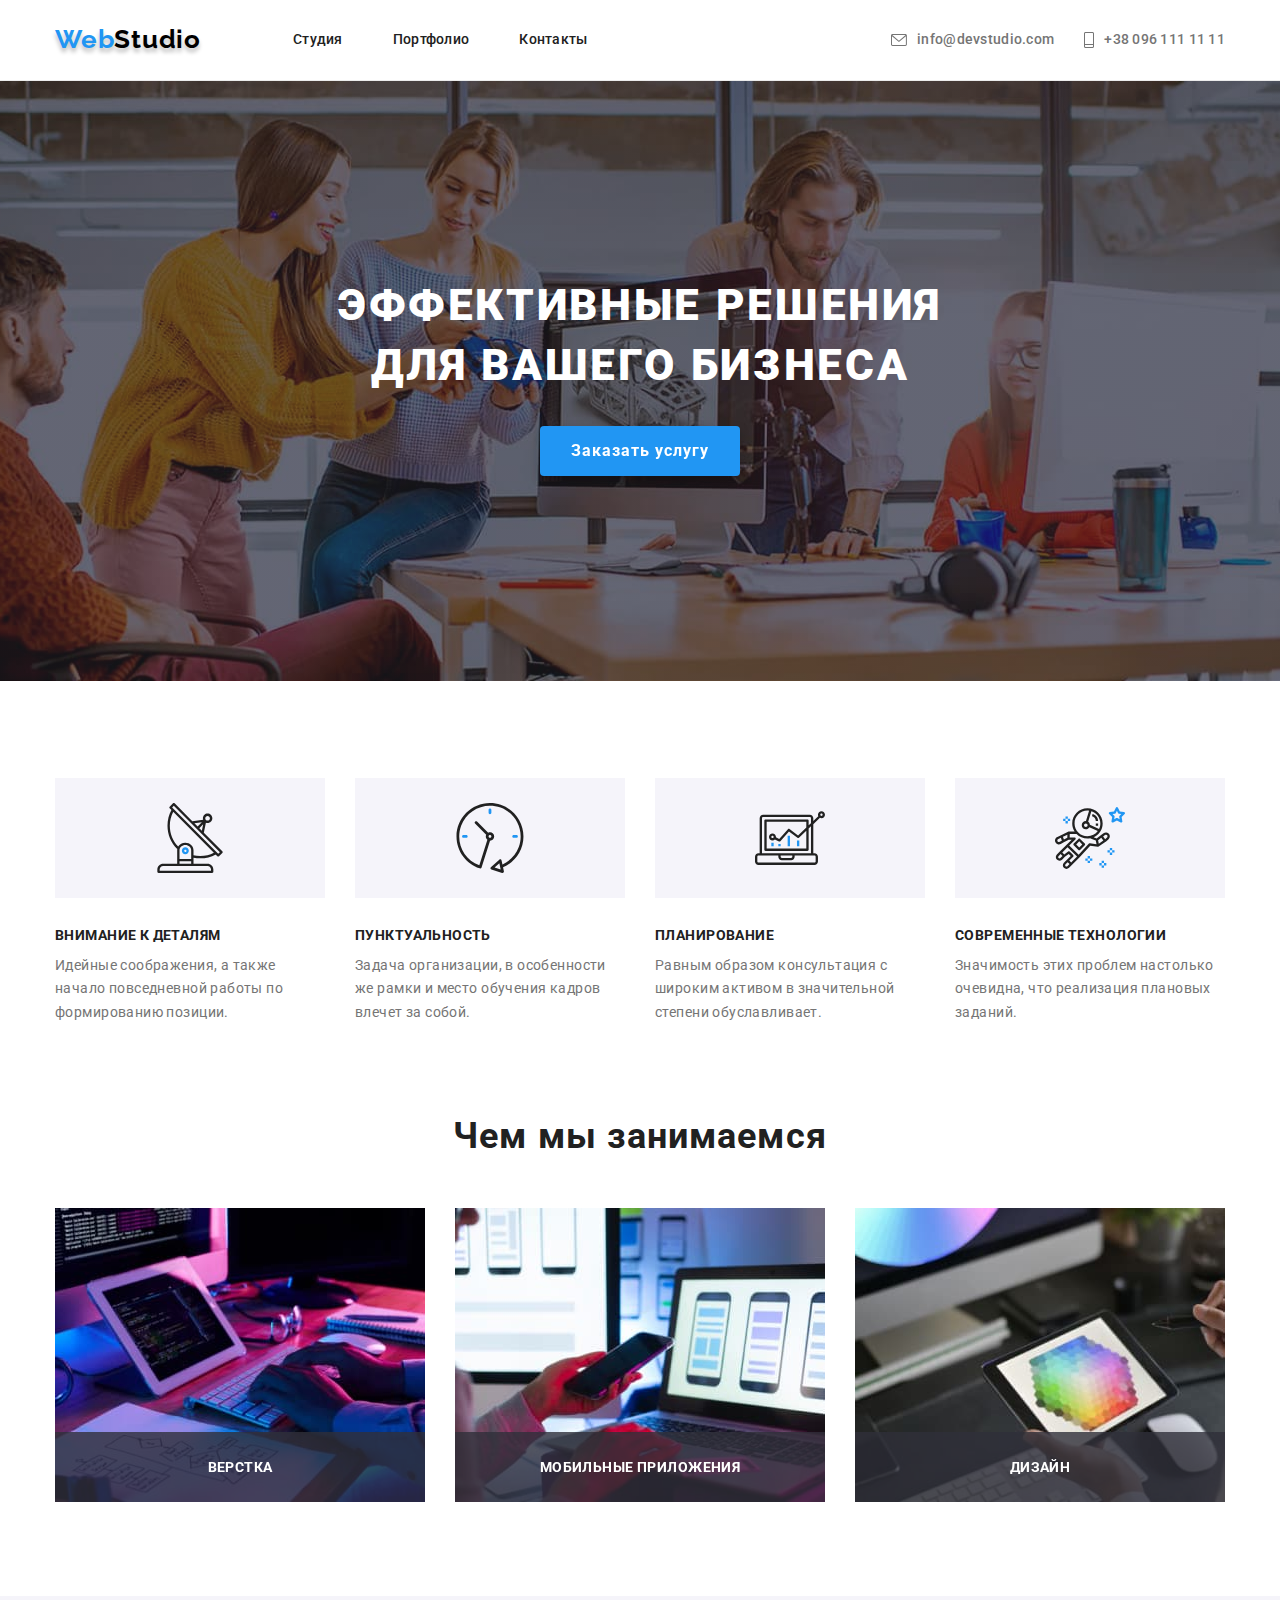
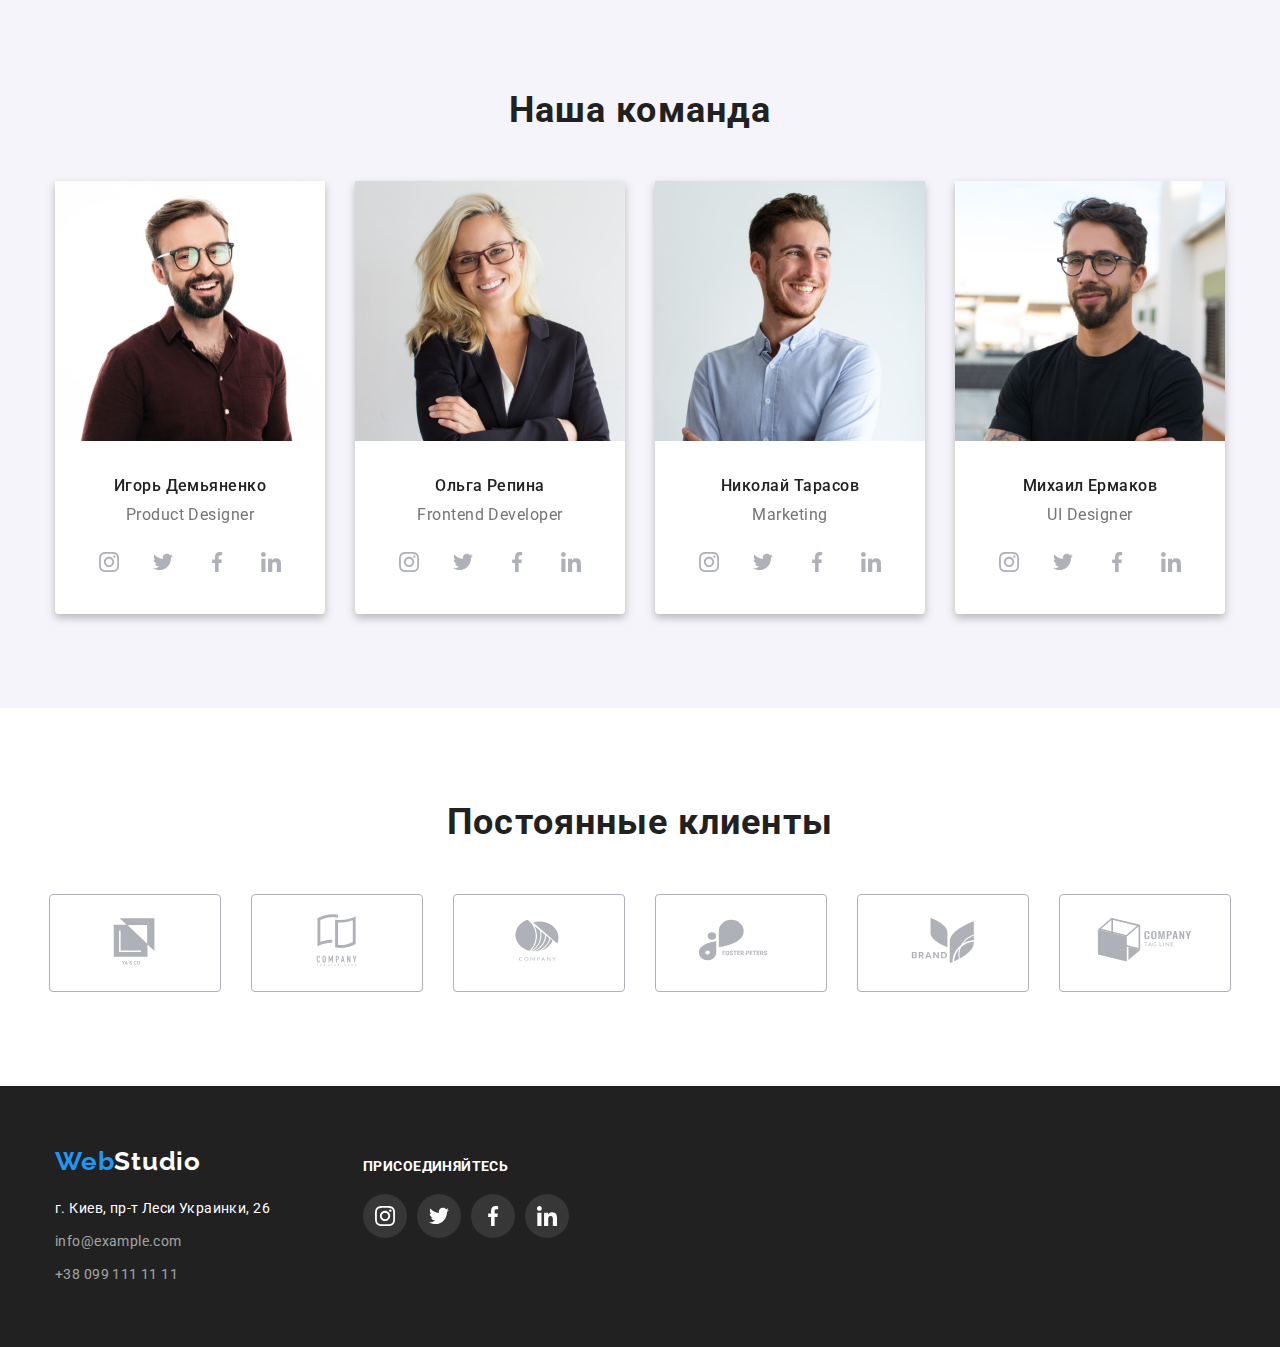
==== index.html @ 5da4bf89 "Initial commit" ====
<!DOCTYPE html>
<html lang="ru">
  <head>
    <meta charset="UTF-8" />
    <meta name="viewport" content="width=device-width, initial-scale=1.0" />
    <title>Главная</title>
    <link rel="preconnect" href="https://fonts.googleapis.com" />
    <link rel="preconnect" href="https://fonts.gstatic.com" crossorigin />
    <link
      href="https://fonts.googleapis.com/css2?family=Raleway:wght@700&family=Roboto:wght@400;500;700;900&display=swap"
      rel="stylesheet"
    />
    <link
      rel="stylesheet"
      href="https://cdnjs.cloudflare.com/ajax/libs/modern-normalize/1.1.0/modern-normalize.min.css"
    />
    <link rel="stylesheet" href="./css/styles.css" />
  </head>
  <body>
    <header>
      <div class="header-list container">
        <nav class="nav-list">
          <a href="/index.html" class="web-studio-icon icon-shadow"
            ><span class="web-studio-icon-part">Web</span>Studio</a
          >
          <ul class="invisible-list navi-links">
            <li><a href="./index.html" class="menu-link">Студия</a></li>
            <li><a href="./portfolio.html" class="menu-link">Портфолио</a></li>
            <li><a href="" class="menu-link">Контакты</a></li>
          </ul>
        </nav>
        <ul class="contact-list">
          <li>
            <a href="mailto:info@devstudio.com" class="contact1-content">
              <svg class="contact1-svg">
                <use href="./images/symbol-defs.svg#contact1"></use>
              </svg>
              <div class="contact1-text">info@devstudio.com</div>
            </a>
          </li>

          <li>
            <a href="tel:+380961111111" class="contact2-content">
              <svg class="contact2-svg">
                <use href="./images/symbol-defs.svg#contact2"></use>
              </svg>
              <div class="contact2-text">+38 096 111 11 11</div>
            </a>
          </li>
        </ul>
      </div>
    </header>
    <main>
      <!-- Main Part 1/2 -->
      <section class="section hero-section">
        <div class="container">
          <h1 class="hero-text">Эффективные решения<br />для вашего бизнеса</h1>
          <div class="center-button">
            <button data-modal-open type="button" class="order-button">
              Заказать услугу
            </button>
          </div>
        </div>
      </section>
      <div class="backdrop is-hidden" data-modal>
        <div class="modal">
          <div class="modal-background">
            <button data-modal-close class="close-button">
              <svg class="close-button-icon">
                <use href="./images/symbol-defs.svg#close-button"></use>
              </svg>
            </button>
          </div>
        </div>
      </div>
      <section class="qualities-section">
        <div class="container">
          <h2 class="invisible-heading">Качества</h2>
          <ul class="invisible-list qualities">
            <li class="details-attention">
              <div class="details-attention-pict quality-card">
                <svg class="quality-svg">
                  <use href="./images/symbol-defs.svg#quality1"></use>
                </svg>
              </div>
              <h3 class="quality-heading">Внимание к деталям</h3>
              <p class="quality-text">
                Идейные соображения, а также начало повседневной работы по
                формированию позиции.
              </p>
            </li>
            <li class="punctuality">
              <div class="punctuality-pict quality-card">
                <svg class="quality-svg">
                  <use href="./images/symbol-defs.svg#quality2"></use>
                </svg>
              </div>
              <h3 class="quality-heading">Пунктуальность</h3>
              <p class="quality-text">
                Задача организации, в особенности же рамки и место обучения
                кадров влечет за собой.
              </p>
            </li>
            <li class="planning">
              <div class="planning-pict quality-card">
                <svg class="quality-svg">
                  <use href="./images/symbol-defs.svg#quality3"></use>
                </svg>
              </div>
              <h3 class="quality-heading">Планирование</h3>
              <p class="quality-text">
                Равным образом консультация с широким активом в значительной
                степени обуславливает.
              </p>
            </li>
            <li class="up-to-date">
              <div class="uptodate quality-card">
                <svg class="quality-svg">
                  <use href="./images/symbol-defs.svg#quality4"></use>
                </svg>
              </div>
              <h3 class="quality-heading">Современные технологии</h3>
              <p class="quality-text">
                Значимость этих проблем настолько очевидна, что реализация
                плановых заданий.
              </p>
            </li>
          </ul>
        </div>
      </section>
      <!-- Main Part 2/2 -->
      <section class="we-do-section">
        <div class="container">
          <h2 class="section-header">Чем мы занимаемся</h2>
          <ul class="invisible-list activities">
            <li>
              <div class="activity-thumb">
                <img
                  src="images/activity1.jpg"
                  alt="Верстка"
                  width="370"
                  class="activity-image"
                />
                <h3 class="activity-heading">Верстка</h3>
              </div>
            </li>
            <li>
              <div class="activity-thumb">
                <img
                  src="images/activity2.jpg"
                  alt="Мобильные приложения"
                  width="370"
                  class="activity-image"
                />
                <h3 class="activity-heading">Мобильные приложения</h3>
              </div>
            </li>
            <li>
              <div class="activity-thumb">
                <img
                  src="images/activity3.jpg"
                  alt="Дизайн"
                  width="370"
                  class="activity-image"
                />
                <h3 class="activity-heading">Дизайн</h3>
              </div>
            </li>
          </ul>
        </div>
      </section>
      <section class="section team-members-background">
        <div class="container">
          <h2 class="section-header">Наша команда</h2>
          <ul class="invisible-list team-members">
            <li class="member-card">
              <img
                src="images/member1.jpg"
                alt="Игорь Демьяненко"
                width="270"
              />
              <div class="member-card-description">
                <h3 class="member-name">Игорь Демьяненко</h3>
                <p class="member-position">Product Designer</p>
                <ul class="network-list">
                  <li>
                    <a href="" class="network-hover">
                      <svg class="network-icon">
                        <use href="./images/symbol-defs.svg#network1"></use>
                      </svg>
                    </a>
                  </li>
                  <li>
                    <a href="" class="network-hover">
                      <svg class="network-icon">
                        <use href="./images/symbol-defs.svg#network2"></use>
                      </svg>
                    </a>
                  </li>
                  <li>
                    <a href="" class="network-hover">
                      <svg class="network-icon">
                        <use href="./images/symbol-defs.svg#network3"></use>
                      </svg>
                    </a>
                  </li>
                  <li>
                    <a href="" class="network-hover">
                      <svg class="network-icon">
                        <use href="./images/symbol-defs.svg#network4"></use>
                      </svg>
                    </a>
                  </li>
                </ul>
              </div>
            </li>
            <li class="member-card">
              <img src="images/member2.jpg" alt="Ольга Репина" width="270" />
              <div class="member-card-description">
                <h3 class="member-name">Ольга Репина</h3>
                <p class="member-position">Frontend Developer</p>
                <ul class="network-list">
                  <li>
                    <a href="" class="network-hover">
                      <svg class="network-icon">
                        <use href="./images/symbol-defs.svg#network1"></use>
                      </svg>
                    </a>
                  </li>
                  <li>
                    <a href="" class="network-hover">
                      <svg class="network-icon">
                        <use href="./images/symbol-defs.svg#network2"></use>
                      </svg>
                    </a>
                  </li>
                  <li>
                    <a href="" class="network-hover">
                      <svg class="network-icon">
                        <use href="./images/symbol-defs.svg#network3"></use>
                      </svg>
                    </a>
                  </li>
                  <li>
                    <a href="" class="network-hover">
                      <svg class="network-icon">
                        <use href="./images/symbol-defs.svg#network4"></use>
                      </svg>
                    </a>
                  </li>
                </ul>
              </div>
            </li>
            <li class="member-card">
              <img src="images/member3.jpg" alt="Николай Тарасов" width="270" />
              <div class="member-card-description">
                <h3 class="member-name">Николай Тарасов</h3>
                <p class="member-position">Marketing</p>
                <ul class="network-list">
                  <li>
                    <a href="" class="network-hover">
                      <svg class="network-icon">
                        <use href="./images/symbol-defs.svg#network1"></use>
                      </svg>
                    </a>
                  </li>
                  <li>
                    <a href="" class="network-hover">
                      <svg class="network-icon">
                        <use href="./images/symbol-defs.svg#network2"></use>
                      </svg>
                    </a>
                  </li>
                  <li>
                    <a href="" class="network-hover">
                      <svg class="network-icon">
                        <use href="./images/symbol-defs.svg#network3"></use>
                      </svg>
                    </a>
                  </li>
                  <li>
                    <a href="" class="network-hover">
                      <svg class="network-icon">
                        <use href="./images/symbol-defs.svg#network4"></use>
                      </svg>
                    </a>
                  </li>
                </ul>
              </div>
            </li>
            <li class="member-card">
              <img src="images/member4.jpg" alt="Михаил Ермаков" width="270" />
              <div class="member-card-description">
                <h3 class="member-name">Михаил Ермаков</h3>
                <p class="member-position">UI Designer</p>
                <ul class="network-list">
                  <li>
                    <a href="" class="network-hover">
                      <svg class="network-icon">
                        <use href="./images/symbol-defs.svg#network1"></use>
                      </svg>
                    </a>
                  </li>
                  <li>
                    <a href="" class="network-hover">
                      <svg class="network-icon">
                        <use href="./images/symbol-defs.svg#network2"></use>
                      </svg>
                    </a>
                  </li>
                  <li>
                    <a href="" class="network-hover">
                      <svg class="network-icon">
                        <use href="./images/symbol-defs.svg#network3"></use>
                      </svg>
                    </a>
                  </li>
                  <li>
                    <a href="" class="network-hover">
                      <svg class="network-icon">
                        <use href="./images/symbol-defs.svg#network4"></use>
                      </svg>
                    </a>
                  </li>
                </ul>
              </div>
            </li>
          </ul>
        </div>
      </section>
      <section class="section">
        <h2 class="section-header">Постоянные клиенты</h2>
        <ul class="invisible-list client-list">
          <li>
            <a href="" class="client-card">
              <svg class="client-pict">
                <use href="./images/symbol-defs.svg#client1"></use>
              </svg>
            </a>
          </li>
          <li>
            <a href="" class="client-card">
              <svg class="client-pict">
                <use href="./images/symbol-defs.svg#client2"></use>
              </svg>
            </a>
          </li>
          <li>
            <a href="" class="client-card">
              <svg class="client-pict">
                <use href="./images/symbol-defs.svg#client3"></use>
              </svg>
            </a>
          </li>
          <li>
            <a href="" class="client-card">
              <svg class="client-pict">
                <use href="./images/symbol-defs.svg#client4"></use>
              </svg>
            </a>
          </li>
          <li>
            <a href="" class="client-card">
              <svg class="client-pict">
                <use href="./images/symbol-defs.svg#client5"></use>
              </svg>
            </a>
          </li>
          <li>
            <a href="" class="client-card">
              <svg class="client-pict">
                <use href="./images/symbol-defs.svg#client6"></use>
              </svg>
            </a>
          </li>
        </ul>
      </section>
    </main>
    <!-- Footer Part -->
    <footer>
      <div class="container footer-container">
        <div class="footer-address">
          <address>
            <a href="/index.html" class="web-studio-icon"
              ><span class="web-studio-icon-part">Web</span
              ><span class="web-studio-icon-part-footer">Studio</span></a
            >
            <ul class="invisible-list contact-details">
              <li>
                <a href="https://cutt.ly/UJb5n39"
                  ><span class="address-kyiv"
                    >г. Киев, пр-т Леси Украинки, 26</span
                  ></a
                >
              </li>
              <li>
                <a href="mailto:info@devstudio.com">info@example.com</a>
              </li>
              <li>
                <a href="tel:+380961111111">+38 099 111 11 11</a>
              </li>
            </ul>
          </address>
        </div>
        <div class="footer-network-container">
          <h3 class="footer-network-heading">присоединяйтесь</h3>
          <ul class="footer-network-list">
            <li>
              <a href="" class="footer-network-hover">
                <svg class="footer-network-icon">
                  <use href="./images/symbol-defs.svg#network1"></use>
                </svg>
              </a>
            </li>
            <li>
              <a href="" class="footer-network-hover">
                <svg class="footer-network-icon">
                  <use href="./images/symbol-defs.svg#network2"></use>
                </svg>
              </a>
            </li>
            <li>
              <a href="" class="footer-network-hover">
                <svg class="footer-network-icon">
                  <use href="./images/symbol-defs.svg#network3"></use>
                </svg>
              </a>
            </li>
            <li>
              <a href="" class="footer-network-hover">
                <svg class="footer-network-icon">
                  <use href="./images/symbol-defs.svg#network4"></use>
                </svg>
              </a>
            </li>
          </ul>
        </div>
      </div>
    </footer>
    <script src="./js/modal.js"></script>
  </body>
</html>
---- css/styles.css ----
:root {
    --main-text-color: #212121;
    --hero-background-color: #2F303A;
    --text-hover-color: #2196F3;
    --description-color: #757575;
    --button-hero-color: #ffffff;
    --team-background-color: #F5F4FA;
}

ul, li, h1, h2, h3, h4, p, img {
    padding: 0;
    margin: 0;
    border: 0;
}

/* ===GENERAL CLASSES=== */

body {
    font-family: 'Roboto', Arial, Helvetica;
    color: var(--main-text-color);
}

.invisible-heading {
    display: none;
}

.invisible-list {
    list-style-type: none;
}

/*        WebStudio Icon */

.web-studio-icon {
    font-family: 'Raleway', Arial, Helvetica;
    font-weight: 700;
    font-size: 26px;
    line-height: 1.2;
    letter-spacing: 0.03em;
    color: #000000;
    text-decoration: none;
    font-style: normal;
 /* hw3  */
    display: inline-block;
    margin-right: 92px;
}

.icon-shadow {
    text-shadow: 0px 4px 4px rgba(0, 0, 0, 0.25);
}

.web-studio-icon-part {
    color: var(--text-hover-color);
}

/*        Navigation Links */

.navi-links {
    font-weight: 500;
    font-size: 14px;
    line-height: 1.14;
    letter-spacing: 0.02em;
    text-decoration: none;
    display: flex;
}

.navi-links a {
    display: inline-block;
    text-decoration: none;
    color:var(--main-text-color);
    padding-top: 32px;
    padding-bottom: 32px;
    transition: color 250ms cubic-bezier(0.4, 0, 0.2, 1);
}

.navi-links a:hover,
.navi-links a:focus {
    color: var(--text-hover-color);
}

.navi-links li:not(:last-child) {
    margin-right: 50px;
}

/*        Header Contacts  */

.contact-list {
    list-style-type: none;
    display: flex;
    margin-left: auto;
}

.contact-list li:not(:last-child) {
    margin-right: 30px;
}

.contact-list a {
    font-weight: 500;
    font-size: 14px;
    line-height: 1.14;
    letter-spacing: 0.02em;
    color: var(--description-color);
    text-decoration: none;
    transition: color 250ms cubic-bezier(0.4, 0, 0.2, 1);
}

.contact-list a:hover, 
.contact-list a:focus {
    color: var(--text-hover-color);
}

/*        Footer Contacts  */

.contact-details a {
    font-size: 14px;
    line-height: 1.7;
    letter-spacing: 0.03em;
    color: rgba(255, 255, 255, 0.6);
    text-decoration: none;
    font-style: normal;
    transition: color 250ms cubic-bezier(0.4, 0, 0.2, 1);
}

.contact-details a:hover,
.contact-details a:focus {
    color: var(--text-hover-color);
}

.address-kyiv {
    color: var(--button-hero-color);
}

/* ===INDEX CLASSES=== */

.hero-text {
    font-weight: 900;
    font-size: 44px;
    line-height: 1.36;
    text-align: center;
    letter-spacing: 0.06em;
    text-transform: uppercase;
    color: var(--button-hero-color);
}

.order-button {
    height: 50px;
    width: 200px;
    border-radius: 4px;
    background-color: var(--text-hover-color);
    color: var(--button-hero-color);
    filter: drop-shadow(0px 4px 4px rgba(0, 0, 0, 0.25));
    font-size: 16px;
    font-weight: 700;
    line-height: 1.875;
    letter-spacing: 0.06em;
    text-align: center;
    cursor: pointer;
    border: none;
}

/*        Qualities */

.quality-heading {
    font-weight: 700;
    font-size: 14px;
    line-height: 1.14;
    letter-spacing: 0.03em;
    text-transform: uppercase;
    padding-bottom: 10px;
}

.quality-text {
    font-size: 14px;
    line-height: 1.7;
    letter-spacing: 0.03em;
    color: var(--description-color);
}

/*        Activities & Team Header */

.section-header {
    font-weight: 700;
    font-size: 36px;
    line-height: 1.16;
    text-align: center;
    letter-spacing: 0.03em;
}

/*        Team Members */

.member-name {
    font-weight: 500;
    font-size: 16px;
    line-height: 1.1875;
    text-align: center;
    letter-spacing: 0.03em;
    padding-bottom: 10px;
}

.member-position {
    font-size: 16px;
    line-height: 1.1875;
    text-align: center;
    letter-spacing: 0.03em;
    color: var(--description-color);
}

/* ===PORTFOLIO CLASSES=== */

/*        Filter Buttons */

.filter-button {
    display: flex;
    background-color: #F5F4FA;
    border-radius: 4px;
    font-weight: 500;
    font-size: 16px;
    line-height: 1.625;
    text-align: center;
    letter-spacing: 0.03em;
    font-family: 'Roboto';
    font-style: normal;
    border: none;
    padding-left: 22px;
    padding-right: 22px;
    padding-top: 6px;
    padding-bottom: 6px;
    box-shadow: 0px 4px 4px rgba(0, 0, 0, 0);
    transition: color 250ms cubic-bezier(0.4, 0, 0.2, 1), background-color 250ms cubic-bezier(0.4, 0, 0.2, 1), box-shadow 250ms cubic-bezier(0.4, 0, 0.2, 1);
}

.filter-button:hover, 
.filter-button:focus {
    background-color:var(--text-hover-color);
    color: var(--button-hero-color);
    cursor: pointer;
    box-shadow: 0px 4px 4px rgba(0, 0, 0, 0.25);
}

/*        Project List */

.project-name {
    font-weight: 700;
    font-size: 18px;
    line-height: 2;
    letter-spacing: 0.06em;
}

.project-description {
    font-size: 16px;
    line-height: 1.875;
    letter-spacing: 0.03em;
    color: var(--description-color);
}

.nav-list {
    display: flex;
    align-items: center;
}

.header-list {
    display: flex;
    align-items: center;
}

.container {
    width: 1200px;
    padding-left: 15px;
    padding-right: 15px;
    margin-left: auto;
    margin-right: auto;
}

header {
    border-bottom: 1px solid #ECECEC;
}

.section {
    padding-top: 94px;
    padding-bottom: 94px;
}

.center-button {
    display: flex;
    justify-content: center;
    padding-top: 30px;
}

.qualities {
    display: flex;
    justify-content: space-between;
}
.qualities li {
    width: 270px;
}

.activities {
    display: flex;
    justify-content: space-between;
    margin-top: 50px;
}

.team-members {
    display: flex;
    flex-wrap: wrap;
    margin-top: 50px;
}

.member-card {
    width: 270px;
    background-color: var(--button-hero-color);
    margin-right: 30px;
    filter: drop-shadow(0px 4px 4px rgba(0, 0, 0, 0.25));
    border-bottom-left-radius: 4px;
    border-bottom-right-radius: 4px;
}

.member-card:nth-child(4n) {
    margin-right: 0;
}

.team-members-background {
    background-color: var(--team-background-color);
}

footer {
    background: var(--main-text-color);
}

.web-studio-icon-part-footer {
    color: var(--button-hero-color);
    margin-top: 60px;
}

.contact-details {
    padding-top: 20px;
}

.contact-details li:nth-child(n+2) {
    padding-top: 9px;
}

.selection-buttons {
    display: flex;
    justify-content: center;
}

.selection-buttons li {
    margin-right: 8px;
}

.selection-buttons li:nth-child(5) {
    margin-right: 0px;
}

.project-list {
    display: flex;
    flex-wrap: wrap;
    margin-top: 50px;
    margin-bottom: -30px;
}

.project-card {
    display: block;
    width: 370px;
    background-color: var(--button-hero-color);
    margin-right: 30px;
    margin-bottom: 30px;
}

.project-card:nth-child(3n) {
    margin-right: 0;
}

.project-container {
    display: block;
    transition: box-shadow 250ms cubic-bezier(0.4, 0, 0.2, 1);
}

.project-container:hover {
    box-shadow: 0px 1px 1px rgba(0, 0, 0, 0.12), 0px 4px 4px rgba(0, 0, 0, 0.06), 1px 4px 6px rgba(0, 0, 0, 0.16);
    cursor: pointer;
}


.last-filter-button {
    margin-right: 0;
}

.member-card-description {
    padding-top: 30px;
}

footer {
    padding-top: 60px;
    padding-bottom: 60px;
}

.project-description-name {
    display: block;
    padding-left: 24px;
    padding-top: 20px;
    padding-bottom: 20px;
    border-bottom: 1px solid #ECECEC;
    border-left: 1px solid #ECECEC;
    border-right: 1px solid #ECECEC;

}

.hero-section {
    padding-top: 195px;
    padding-bottom: 205px;
    background-image: linear-gradient(to right, rgba(47, 48, 58, 0.4), rgba(47, 48, 58, 0.4)),
    url(../images/background-img.jpg);
    background-color: var(--hero-background-color);
    background-size: cover;
    background-position: center;
    background-repeat: no-repeat;
    max-width: 1600px;
    margin-left: auto;
    margin-right: auto;
}

.qualities-section {
    padding-top: 97px;
    padding-bottom: 91px;
}

.we-do-section {
    padding-top: 0;
    padding-bottom: 94px;
}

.quality-card {
    display: flex;
    justify-content: center;
    align-items: center;
    width: 270px;
    height: 120px;
    background-color: var(--team-background-color);
    margin-bottom: 30px;
}

.quality-svg {
    width: 70px;
    height: 70px;
}

.contact1-content {
    display: flex;
    align-items: center;
}

.contact1-svg {
    fill: var(--description-color);
    width: 16px;
    height: 12px;
    margin-right: 10px;
    transition: fill 250ms cubic-bezier(0.4, 0, 0.2, 1);
}

.contact2-content {
    display: flex;
    align-items: center;
}

.contact2-svg {
    fill: var(--description-color);
    width: 10px;
    height: 16px;
    margin-right: 10px;
    transition: fill 250ms cubic-bezier(0.4, 0, 0.2, 1);
}

.contact1-content:hover .contact1-svg {
    fill: #2196F3;
}

.contact1-content:focus .contact1-svg {
    fill: #2196F3;
}

.contact2-content:hover .contact2-svg {
    fill: #2196F3;
}

.contact2-content:focus .contact2-svg {
    fill: #2196F3;
}


/* test */

.network-list {
    list-style: none;
    display: flex;
    flex-direction: row;
    margin-top: 16px;
    margin-bottom: 30px;
    height: 44px;
    justify-content: center;

}

.network-list li {
    margin: 0px;
    padding: 0;
    height: 20px;

}

.network-list li:not(:last-child) {
    margin-right: 10px;
}

.network-icon {
    width: 20px;
    height: 20px;
    height: 20px;
    fill: #AFB1B8;
    transition: fill 250ms cubic-bezier(0.4, 0, 0.2, 1);
}

.network-hover {
    display: flex;
    justify-content: center;
    align-items: center;
    border: 0px solid;
    border-radius: 50%;
    height: 44px;
    width: 44px;
    background-color: #ffffff;
    transition: background-color 250ms cubic-bezier(0.4, 0, 0.2, 1);

}

.network-hover:hover {
    background-color: var(--text-hover-color);
    cursor: pointer;
}

.network-hover:hover .network-icon {
    fill: #ffffff;
}

.network-hover:focus {
    background-color: var(--text-hover-color);
    cursor: pointer;
}

.network-hover:focus .network-icon {
    fill: #ffffff;
}


.client-list {
    display: flex;
    justify-content: center;
    margin-top: 50px;
}
.client-list li {
    margin: 0px;
}

.client-list li:not(:last-child) {
    margin-right: 30px;
}

.client-card {
    display: block;
    border: 1px solid #AFB1B8;
    border-radius: 4px;
    transition: border-color 250ms cubic-bezier(0.4, 0, 0.2, 1);
}

.client-pict {
    fill: #AFB1B8;
    width: 106px;
    height: 60px;
    margin-left: 32px;
    margin-right: 32px;
    margin-top: 16px;
    margin-bottom: 16px;
    transition: fill 250ms cubic-bezier(0.4, 0, 0.2, 1);
}

.client-card:hover, 
.client-card:focus {
    border-color: var(--text-hover-color);
    cursor: pointer;
}


.client-card:hover .client-pict {
    fill: #2196F3;
}

.client-card:focus .client-pict {
    fill: #2196F3;
}

/* = footer  */

.footer-network-container {
    display: inline-block;
    margin-top: 12px;
    margin-left: 70px;
}


.footer-network-heading {
    font-family: 'Roboto';
    font-style: normal;
    font-weight: 700;
    font-size: 14px;
    line-height: 16px;
    letter-spacing: 0.03em;
    text-transform: uppercase;
    color: #FFFFFF;
}

.footer-network-list {
    list-style: none;
    display: flex;
    flex-direction: row;
    margin-top: 20px;
    height: 44px;
    justify-content: center;
}

.footer-network-list li {
    margin: 0px;
    padding: 0;
    height: 20px;
}

.footer-network-list li:not(:last-child) {
    margin-right: 10px;
}

.footer-network-icon {
    width: 20px;
    height: 20px;
    height: 20px;
    fill: #ffffff;
}

.footer-network-hover {
    display: flex;
    justify-content: center;
    align-items: center;
    border: 0px solid;
    border-radius: 50%;
    height: 44px;
    width: 44px;
    background-color: rgba(255, 255, 255, 0.10);
    transition: background-color 250ms cubic-bezier(0.4, 0, 0.2, 1);
}

.footer-network-hover:hover,
.footer-network-hover:focus {
    background-color: var(--text-hover-color);
    cursor: pointer;
}

.footer-container {
    display: flex;
}

.details-attention-pict,
.punctuality-pict,
.planning-pict,
.uptodate {
    transition: box-shadow 250ms cubic-bezier(0.4, 0, 0.2, 1);
}

.details-attention:hover .details-attention-pict {
    box-shadow: 0px 4px 4px rgba(0, 0, 0, 0.25);
}

.punctuality:hover .punctuality-pict {
    box-shadow: 0px 4px 4px rgba(0, 0, 0, 0.25);
}

.planning:hover .planning-pict {
    box-shadow: 0px 4px 4px rgba(0, 0, 0, 0.25);
}

.up-to-date:hover .uptodate {
    box-shadow: 0px 4px 4px rgba(0, 0, 0, 0.25);
}

.menu-link {
    display: block;
    position: relative;
}

.menu-link::after {
    display: block;
    content: "";
    position: absolute;
    width: 100%;
    height: 4px;
    background-color:var(--text-hover-color);
    left: 0;
    bottom: 0;
    border-radius: 2px;
    margin-bottom: -1px;
    opacity: 0;
    transition: opacity 250ms cubic-bezier(0.4, 0, 0.2, 1);
}

.menu-link:hover::after, 
.menu-link:focus::after {
    opacity: 1;
}

.activity-thumb {
    position: relative;
    display: block;
}

.activity-heading {
    position: absolute;
    display: flex;
    height: 70px;
    width: 100%;
    justify-content: center;
    align-items: center;
    bottom: 0;
    font-weight: 700;
    font-size: 14px;
    line-height: 16px;
    text-align: center;
    letter-spacing: 0.03em;
    text-transform: uppercase;
    color: var(--button-hero-color);
    background-color: rgba(47, 48, 58, 0.8);
}

.activity-image {
    display: block;
}

/* modal test */

.backdrop {
    position: fixed;
    top: 0;
    left: 0;
    width: 100%;
    height: 100%;
    background-color: rgba(0, 0, 0, 0.2);
    opacity: 1;
    transition: opacity 950ms cubic-bezier(0.4, 0, 0.2, 1);
}

.backdrop.is-hidden {
    opacity: 0;
    pointer-events: none;
}

.backdrop.is-hidden .modal {
    transform: translate(-50%, -50%) scale(1.5);
}

.modal {
    position: absolute;
    display: block;
    transform: translate(-50%,-50%);
    width: 528px;
    height: 581px;
    top: 50%;
    left: 50%;
    background-color: #ffffff;
    box-shadow: 0px 1px 3px rgba(0, 0, 0, 0.12), 0px 1px 1px rgba(0, 0, 0, 0.14), 0px 2px 1px rgba(0, 0, 0, 0.2);
    border-radius: 4px;
    transform: translate(-50%, -50%) scale (1);
    transition: transform 250ms cubic-bezier(0.4, 0, 0.2, 1);
}

.modal-background {
    position: relative;
    display: block;
    width: 100%;
    height: 100%;
}


.close-button-icon {
    display: block;
    width: 11px;
    height: 11px;
    fill: #000000;
}

.close-button {
    position: absolute;
    display: flex;
    justify-content: center;
    align-items: center;
    top: 7px;
    right: 8px;
    border: 1px solid rgba(0, 0, 0, 0.1);
    border-radius: 50%;
    width: 30px;
    height: 30px;
    background-color: #FFFFFF;
}

 .project-thumb {
    position: relative;
    display: block;
    overflow: hidden;
 }

 .project-description-text {
    display: block;
    position: absolute;
    bottom: 0;
    color: #FFFFFF;
    padding-left: 24px;
    padding-right: 24px;
    padding-top: 63px;
    font-family: 'Roboto';
    font-style: normal;
    font-weight: 400;
    font-size: 18px;
    line-height: 28px;
    letter-spacing: 0.03em;
    background: rgba(33, 150, 243, 0.9);
    width: 370px;
    height: 293px;
    margin-top: -1px;
    transform: translateY(100%);
    transition: transform 250ms cubic-bezier(0.4, 0, 0.2, 1);
 }

 .project-container:hover .project-description-text {
    transform: translateY(0);

 }

 .project-img {
     display: block;
 }
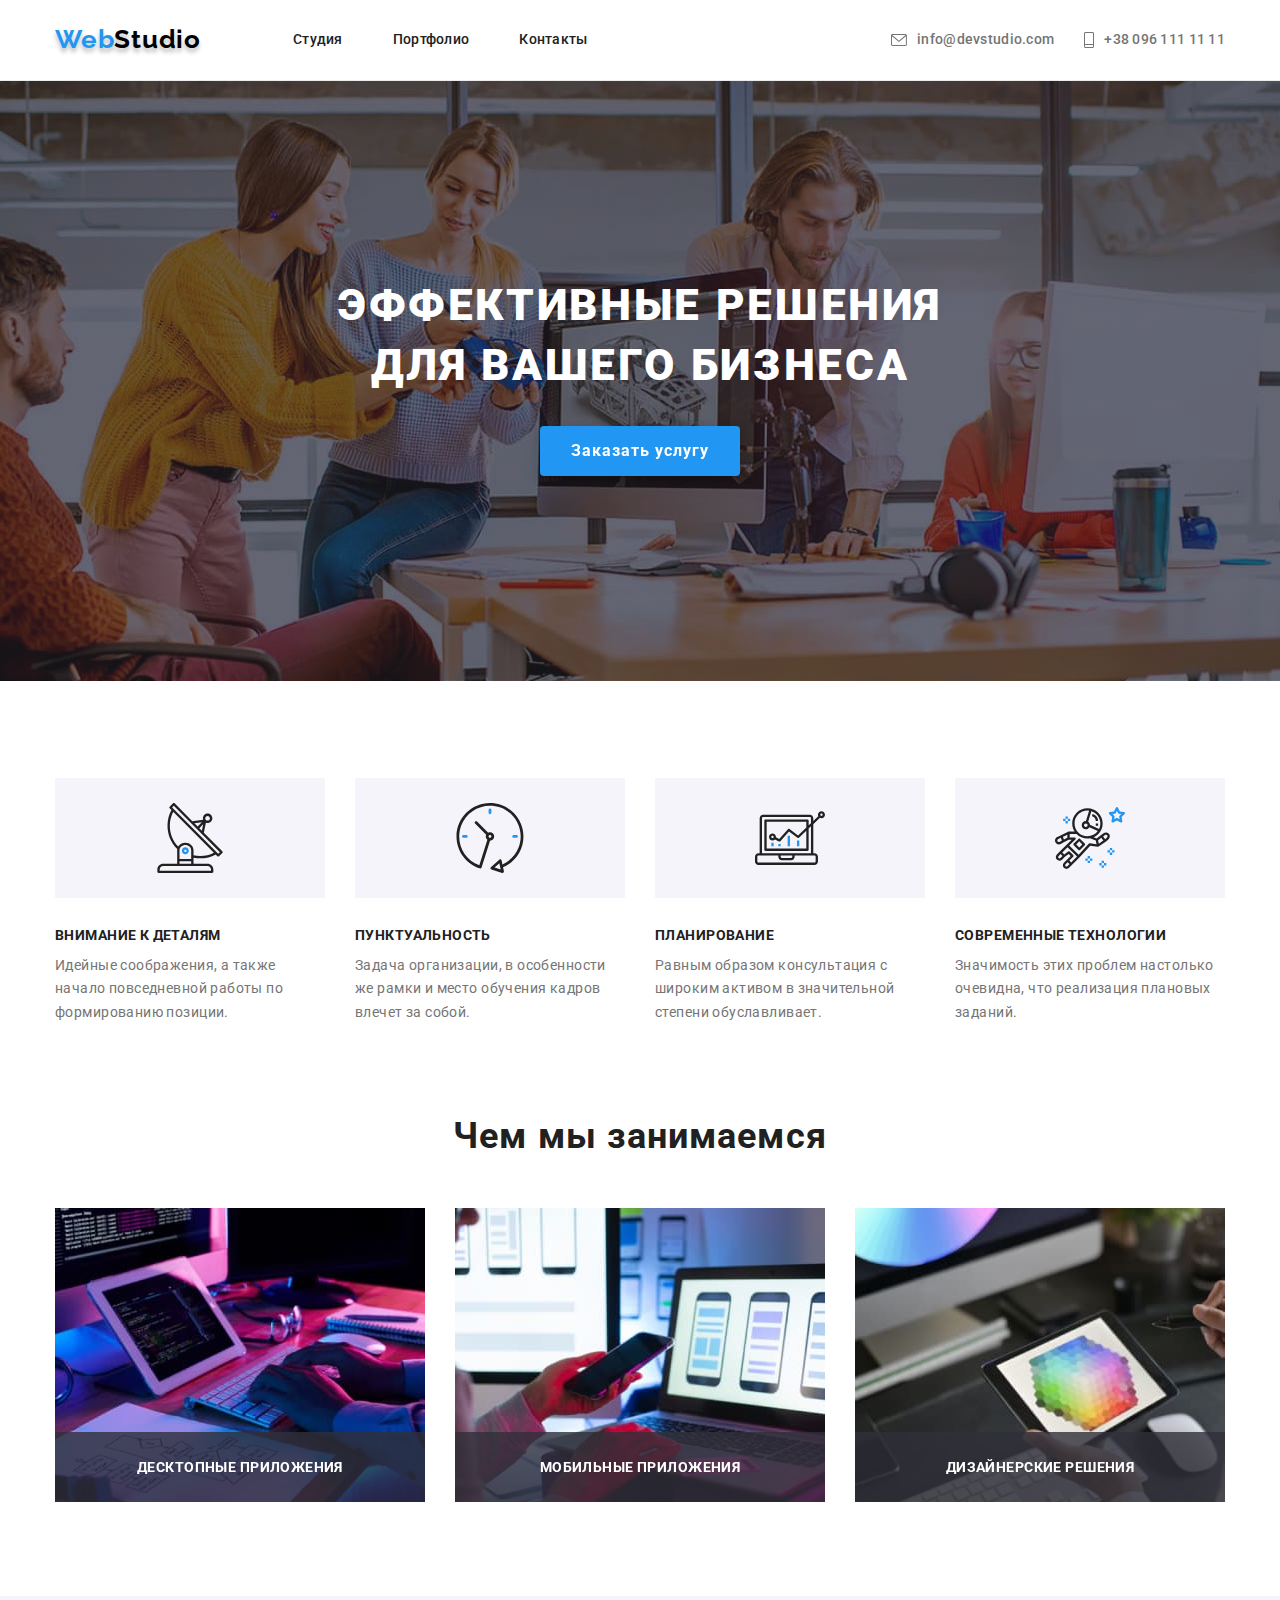
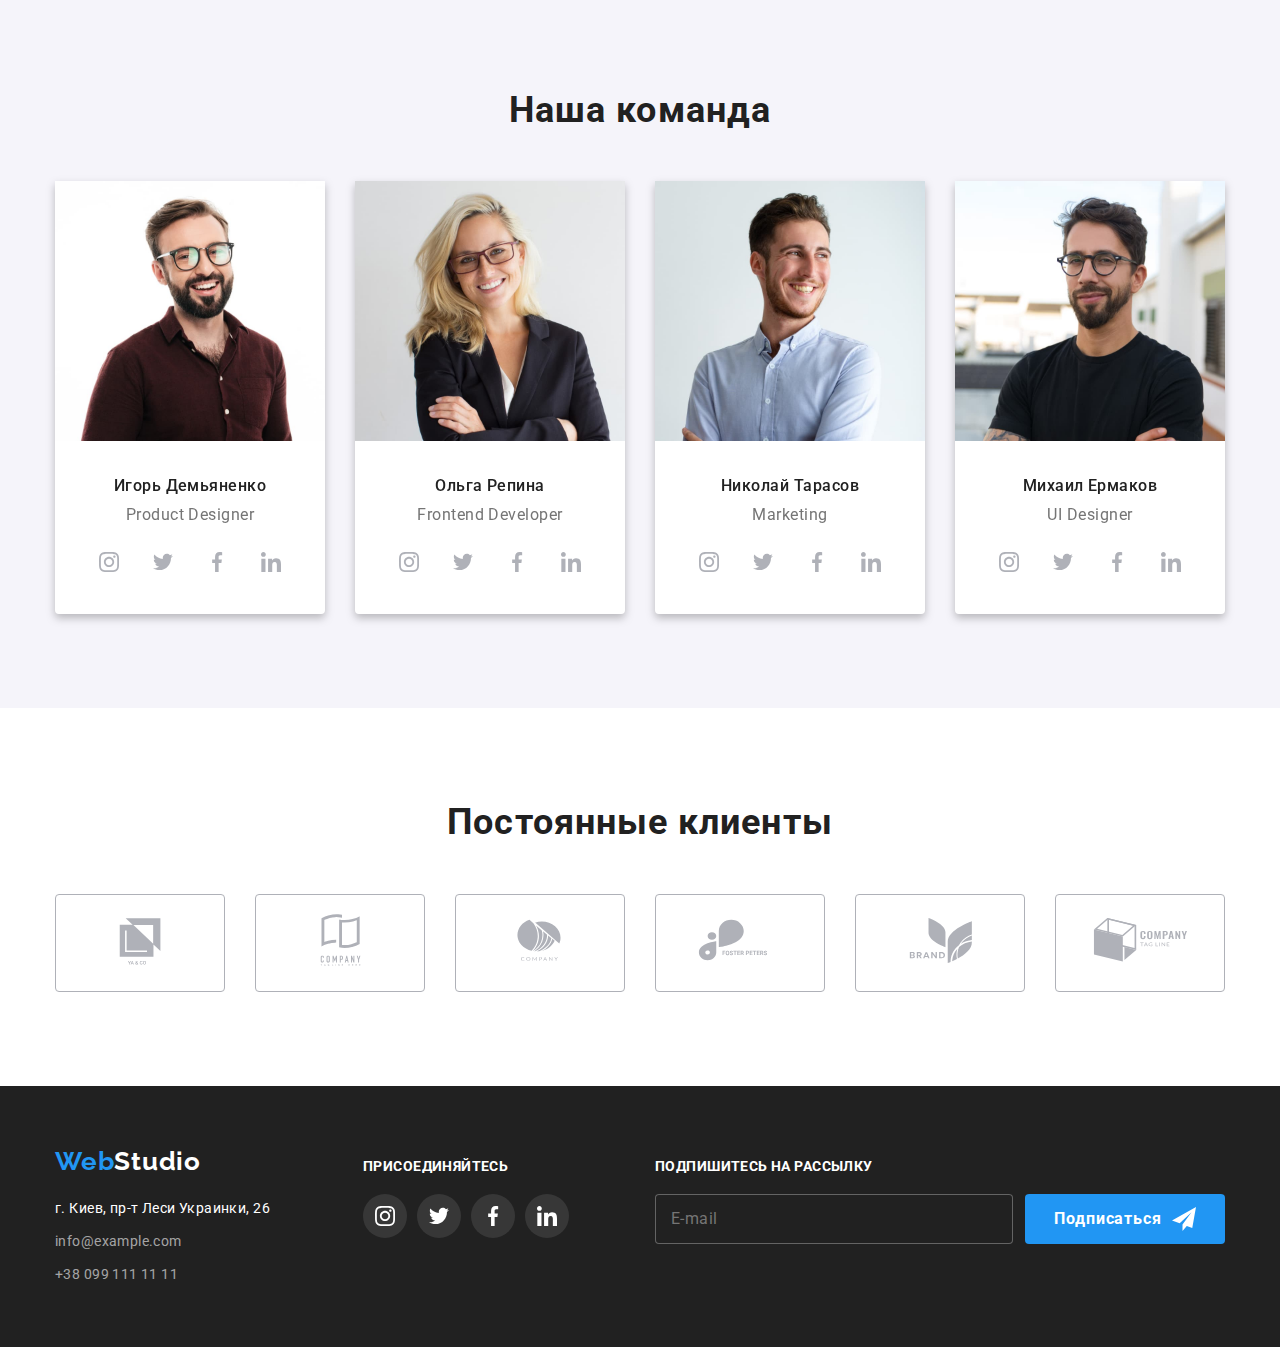
==== commit 74e13895: "pre-final commit" ====
--- a/index.html
+++ b/index.html
@@ -70,6 +70,66 @@
                 <use href="./images/symbol-defs.svg#close-button"></use>
               </svg>
             </button>
+
+            <form class="js-speaker-form">
+              <h3 class="form-heading">
+                Оставьте свои данные, мы вам перезвоним
+              </h3>
+              <ul class="form-field-list">
+                <li class="form-field">
+                  <label for="name" class="form-label">Имя</label>
+                  <div class="form-label-container">
+                    <svg class="form-label-icon">
+                      <use href="./images/symbol-defs.svg#form-name"></use>
+                    </svg>
+                    <input type="text" name="name" id="name" />
+                  </div>
+                </li>
+                <li class="form-field">
+                  <label for="tel" class="form-label">Телефон</label>
+                  <div class="form-label-container">
+                    <svg class="form-label-icon">
+                      <use href="./images/symbol-defs.svg#form-phone"></use>
+                    </svg>
+                    <input type="tel" name="tel" id="tel" />
+                  </div>
+                </li>
+                <li class="form-field">
+                  <label for="mail" class="form-label">Почта</label>
+                  <div class="form-label-container">
+                    <svg class="form-label-icon">
+                      <use href="./images/symbol-defs.svg#form-email"></use>
+                    </svg>
+                    <input type="email" name="mail" id="mail" />
+                  </div>
+                </li>
+                <li class="form-field">
+                  <label for="comment" class="form-label">Комментарий</label>
+                  <textarea
+                    name="comment"
+                    id="comment"
+                    cols="30"
+                    rows="7"
+                    class="modal-textarea"
+                    placeholder="Введите текст"
+                  ></textarea>
+                </li>
+              </ul>
+              <div class="gtc-checkbox">
+                <input
+                  type="checkbox"
+                  name="gtc"
+                  value="accepted-gtc"
+                  id="gtc"
+                />
+                <span class="checkbox-frame"></span>
+                <label for="gtc"
+                  >Соглашаюсь с рассылкой и принимаю
+                  <a href="" class="gtc-link">Условия договора</a></label
+                >
+              </div>
+              <button type="submit" class="submit-button">Отправить</button>
+            </form>
           </div>
         </div>
       </div>
@@ -141,7 +201,7 @@
                   width="370"
                   class="activity-image"
                 />
-                <h3 class="activity-heading">Верстка</h3>
+                <h3 class="activity-heading">Десктопные приложения</h3>
               </div>
             </li>
             <li>
@@ -163,7 +223,7 @@
                   width="370"
                   class="activity-image"
                 />
-                <h3 class="activity-heading">Дизайн</h3>
+                <h3 class="activity-heading">Дизайнерские решения</h3>
               </div>
             </li>
           </ul>
@@ -329,51 +389,53 @@
         </div>
       </section>
       <section class="section">
-        <h2 class="section-header">Постоянные клиенты</h2>
-        <ul class="invisible-list client-list">
-          <li>
-            <a href="" class="client-card">
-              <svg class="client-pict">
-                <use href="./images/symbol-defs.svg#client1"></use>
-              </svg>
-            </a>
-          </li>
-          <li>
-            <a href="" class="client-card">
-              <svg class="client-pict">
-                <use href="./images/symbol-defs.svg#client2"></use>
-              </svg>
-            </a>
-          </li>
-          <li>
-            <a href="" class="client-card">
-              <svg class="client-pict">
-                <use href="./images/symbol-defs.svg#client3"></use>
-              </svg>
-            </a>
-          </li>
-          <li>
-            <a href="" class="client-card">
-              <svg class="client-pict">
-                <use href="./images/symbol-defs.svg#client4"></use>
-              </svg>
-            </a>
-          </li>
-          <li>
-            <a href="" class="client-card">
-              <svg class="client-pict">
-                <use href="./images/symbol-defs.svg#client5"></use>
-              </svg>
-            </a>
-          </li>
-          <li>
-            <a href="" class="client-card">
-              <svg class="client-pict">
-                <use href="./images/symbol-defs.svg#client6"></use>
-              </svg>
-            </a>
-          </li>
-        </ul>
+        <div class="container">
+          <h2 class="section-header">Постоянные клиенты</h2>
+          <ul class="invisible-list client-list">
+            <li>
+              <a href="" class="client-card">
+                <svg class="client-pict">
+                  <use href="./images/symbol-defs.svg#client1"></use>
+                </svg>
+              </a>
+            </li>
+            <li>
+              <a href="" class="client-card">
+                <svg class="client-pict">
+                  <use href="./images/symbol-defs.svg#client2"></use>
+                </svg>
+              </a>
+            </li>
+            <li>
+              <a href="" class="client-card">
+                <svg class="client-pict">
+                  <use href="./images/symbol-defs.svg#client3"></use>
+                </svg>
+              </a>
+            </li>
+            <li>
+              <a href="" class="client-card">
+                <svg class="client-pict">
+                  <use href="./images/symbol-defs.svg#client4"></use>
+                </svg>
+              </a>
+            </li>
+            <li>
+              <a href="" class="client-card">
+                <svg class="client-pict">
+                  <use href="./images/symbol-defs.svg#client5"></use>
+                </svg>
+              </a>
+            </li>
+            <li>
+              <a href="" class="client-card">
+                <svg class="client-pict">
+                  <use href="./images/symbol-defs.svg#client6"></use>
+                </svg>
+              </a>
+            </li>
+          </ul>
+        </div>
       </section>
     </main>
     <!-- Footer Part -->
@@ -435,6 +497,20 @@
             </li>
           </ul>
         </div>
+        <form class="footer-form">
+          <h3 class="footer-form-heading">Подпишитесь на рассылку</h3>
+          <div class="footer-form-container">
+            <input
+              type="email"
+              name="footer-mail"
+              id="footer-mail"
+              placeholder="E-mail"
+            />
+            <button type="submit" class="footer-submit-button">
+              Подписаться
+            </button>
+          </div>
+        </form>
       </div>
     </footer>
     <script src="./js/modal.js"></script>
--- a/css/styles.css
+++ b/css/styles.css
@@ -569,6 +569,7 @@
     display: block;
     border: 1px solid #AFB1B8;
     border-radius: 4px;
+    width: 170px;
     transition: border-color 250ms cubic-bezier(0.4, 0, 0.2, 1);
 }
 
@@ -791,6 +792,12 @@
     width: 11px;
     height: 11px;
     fill: #000000;
+    transition: fill 250ms cubic-bezier(0.4, 0, 0.2, 1);
+
+}
+
+.close-button-icon:hover, .close-button-icon:focus {
+    fill: var(--text-hover-color);
 }
 
 .close-button {
@@ -842,4 +849,295 @@
 
  .project-img {
      display: block;
- }+ }
+
+/* ===modal form */
+
+.js-speaker-form {
+    display: inline-block;
+    width: 448px;
+    margin-left: 39px;
+    margin-right: 41px;
+    margin-top: 41px;
+}
+
+.form-heading {
+    font-family: 'Roboto';
+    font-style: normal;
+    font-weight: 700;
+    font-size: 20px;
+    line-height: 23px;
+    text-align: center;
+    letter-spacing: 0.03em; 
+    color: #212121;
+    margin-bottom: 12px;
+}
+
+.form-field-list {
+    list-style: none;
+}
+
+.form-field {
+    display: flex;
+    flex-direction: column;
+    margin-bottom: 10px;
+}
+
+.form-field input {
+    margin: 0;
+    padding: 0;
+    font-family: 'Roboto';
+    font-style: normal;
+    font-weight: 400;
+    font-size: 14px;
+    line-height: 16px;
+    letter-spacing: 0.01em;
+    border: 1px solid rgba(33, 33, 33, 0.2);
+    border-radius: 4px;
+    padding-top: 10.5px;
+    padding-bottom: 10.5px;
+    padding-left: 42px;
+    padding-right: 0px;
+    transition: border-color 250ms cubic-bezier(0.4, 0, 0.2, 1);
+    width: 100%;
+}
+
+.form-field input:hover,
+.form-field input:focus {
+    border-color: var(--text-hover-color);
+}
+
+.form-label-container:hover .form-label-icon {
+    fill: #2196F3;
+}
+
+
+.form-field label {
+    margin-bottom: 4px;
+}
+
+.form-field-list li:nth-last-child(1) {
+    margin-bottom: 20px;
+}
+
+
+.form-label {
+    font-family: 'Roboto';
+    font-style: normal;
+    font-weight: 400;
+    font-size: 12px;
+    line-height: 14px;
+    letter-spacing: 0.01em;
+    color: #757575;
+}
+
+.modal-textarea {
+    resize: none;
+    font-family: 'Roboto';
+    font-style: normal;
+    font-weight: 400;
+    font-size: 14px;
+    line-height: 16px;
+    letter-spacing: 0.01em;
+    border: 1px solid rgba(33, 33, 33, 0.2);
+    border-radius: 4px;
+    transition: border-color 250ms cubic-bezier(0.4, 0, 0.2, 1);
+    padding: 12px 16px;
+}
+
+.modal-textarea:hover, 
+.modal-textarea:focus {
+    border-color: var(--text-hover-color);
+}
+
+.gtc-checkbox {
+    font-family: 'Roboto';
+    font-style: normal;
+    font-weight: 400;
+    font-size: 14px;
+    line-height: 24px;
+    letter-spacing: 0.03em;
+    color: #757575;
+    margin-bottom: 30px;
+    margin-left: 13px;
+}
+
+.submit-button {
+    display: flex;
+    justify-content: center;
+    align-items: center;
+    height: 50px;
+    width: 200px;
+    border-radius: 4px;
+    background-color: var(--text-hover-color);
+    color: var(--button-hero-color);
+    font-size: 16px;
+    font-weight: 700;
+    line-height: 1.875;
+    letter-spacing: 0.06em;
+    text-align: center;
+    cursor: pointer;
+    border: none;
+    transition: box-shadow 250ms cubic-bezier(0.4, 0, 0.2, 1);
+    margin-left: auto;
+    margin-right: auto;
+}
+
+
+.submit-button:hover, 
+.submit-button:focus {
+    box-shadow: 0px 4px 4px rgba(0, 0, 0, 0.15);
+}
+
+.gtc-link {
+    font-family: 'Roboto';
+    font-style: normal;
+    font-weight: 400;
+    font-size: 14px;
+    line-height: 24px;
+    letter-spacing: 0.03em;
+    text-decoration-line: underline;
+    color: var(--text-hover-color);
+}
+
+.form-label-icon {
+    position: absolute;
+    fill: var(--main-text-color);
+    width: 18px;
+    height: 18px;
+    left: 12px;
+    transition: fill 250ms cubic-bezier(0.4, 0, 0.2, 1);
+}
+
+.form-label-container {
+    position: relative;
+    display: flex;
+    align-items: center;
+}
+
+
+
+.gtc-checkbox {
+    position: relative;
+}
+
+#gtc {
+    display: inline-block;
+    width: 16px;
+    height: 15px;
+    z-index: 1;
+    margin-right: 7px;
+    appearance: none;
+}
+
+.new-gtc-checkbox {
+    display: inline-block;
+    width: 16px;
+    height: 15px;
+}
+
+.gtc-checkbox {
+    display: flex;
+    align-items: center;
+}
+
+.checkbox-frame {
+    display: inline-block;
+    position: absolute;
+    width: 16px;
+    height: 15px;
+    border: 2px solid var(--main-text-color);
+    border-radius: 2px;
+}
+
+#gtc:checked + .checkbox-frame {
+    border: none;
+    background-image: url("../images/icon-check.svg");
+    background-size: contain;
+    background-origin: border-box;
+}
+
+
+/* ===footer form */
+
+.footer-form {
+    display: inline-block;
+    width: 570px;
+    margin-top: 12px;
+    margin-left: auto;
+}
+
+.footer-form-heading {
+    font-family: 'Roboto';
+    font-style: normal;
+    font-weight: 700;
+    font-size: 14px;
+    line-height: 16px;
+    letter-spacing: 0.03em;
+    text-transform: uppercase;
+    color: #FFFFFF;
+    margin-bottom: 20px;
+}
+
+.footer-submit-button {
+    display: inline-flex;
+    align-items: center;
+    justify-content: center;
+    height: 50px;
+    width: 200px;
+    border-radius: 4px;
+    background-color: var(--text-hover-color);
+    color: var(--button-hero-color);
+    font-size: 16px;
+    font-weight: 700;
+    line-height: 1.875;
+    letter-spacing: 0.06em;
+    text-align: center;
+    cursor: pointer;
+    border: none;
+    transition: box-shadow 1250ms cubic-bezier(0.4, 0, 0.2, 1);
+}
+
+.footer-submit-button::after {
+    content: "";
+    width: 24px;
+    height: 24px;
+    display: inline-block;
+    box-sizing: border-box;
+    margin-left: 10px;
+    background-image: url(../images/icon-send.svg);
+    background-size: contain;
+}
+
+.footer-submit-button:hover, .footer-submit-button:focus {
+    box-shadow: 0px 4px 4px rgba(0, 0, 0, 0.15);
+}
+
+
+#footer-mail {
+    display: inline-block;
+    width: 358px;
+    background-color: var(--main-text-color);
+    border: 1px solid rgba(255, 255, 255, 0.3);
+    border-radius: 4px;
+
+    font-family: 'Roboto';
+    padding-left: 15px;
+    font-style: normal;
+    font-weight: 400;
+    font-size: 16px;
+    line-height: 20px;
+    letter-spacing: 0.03em;
+    color: rgb(255, 255, 255);
+}
+
+.footer-form-container {
+    display: flex;
+    justify-content: space-between;
+}
+
+.footer-send-icon {
+    fill: #FFFFFF;
+    width: 24px;
+    height: 24px;
+}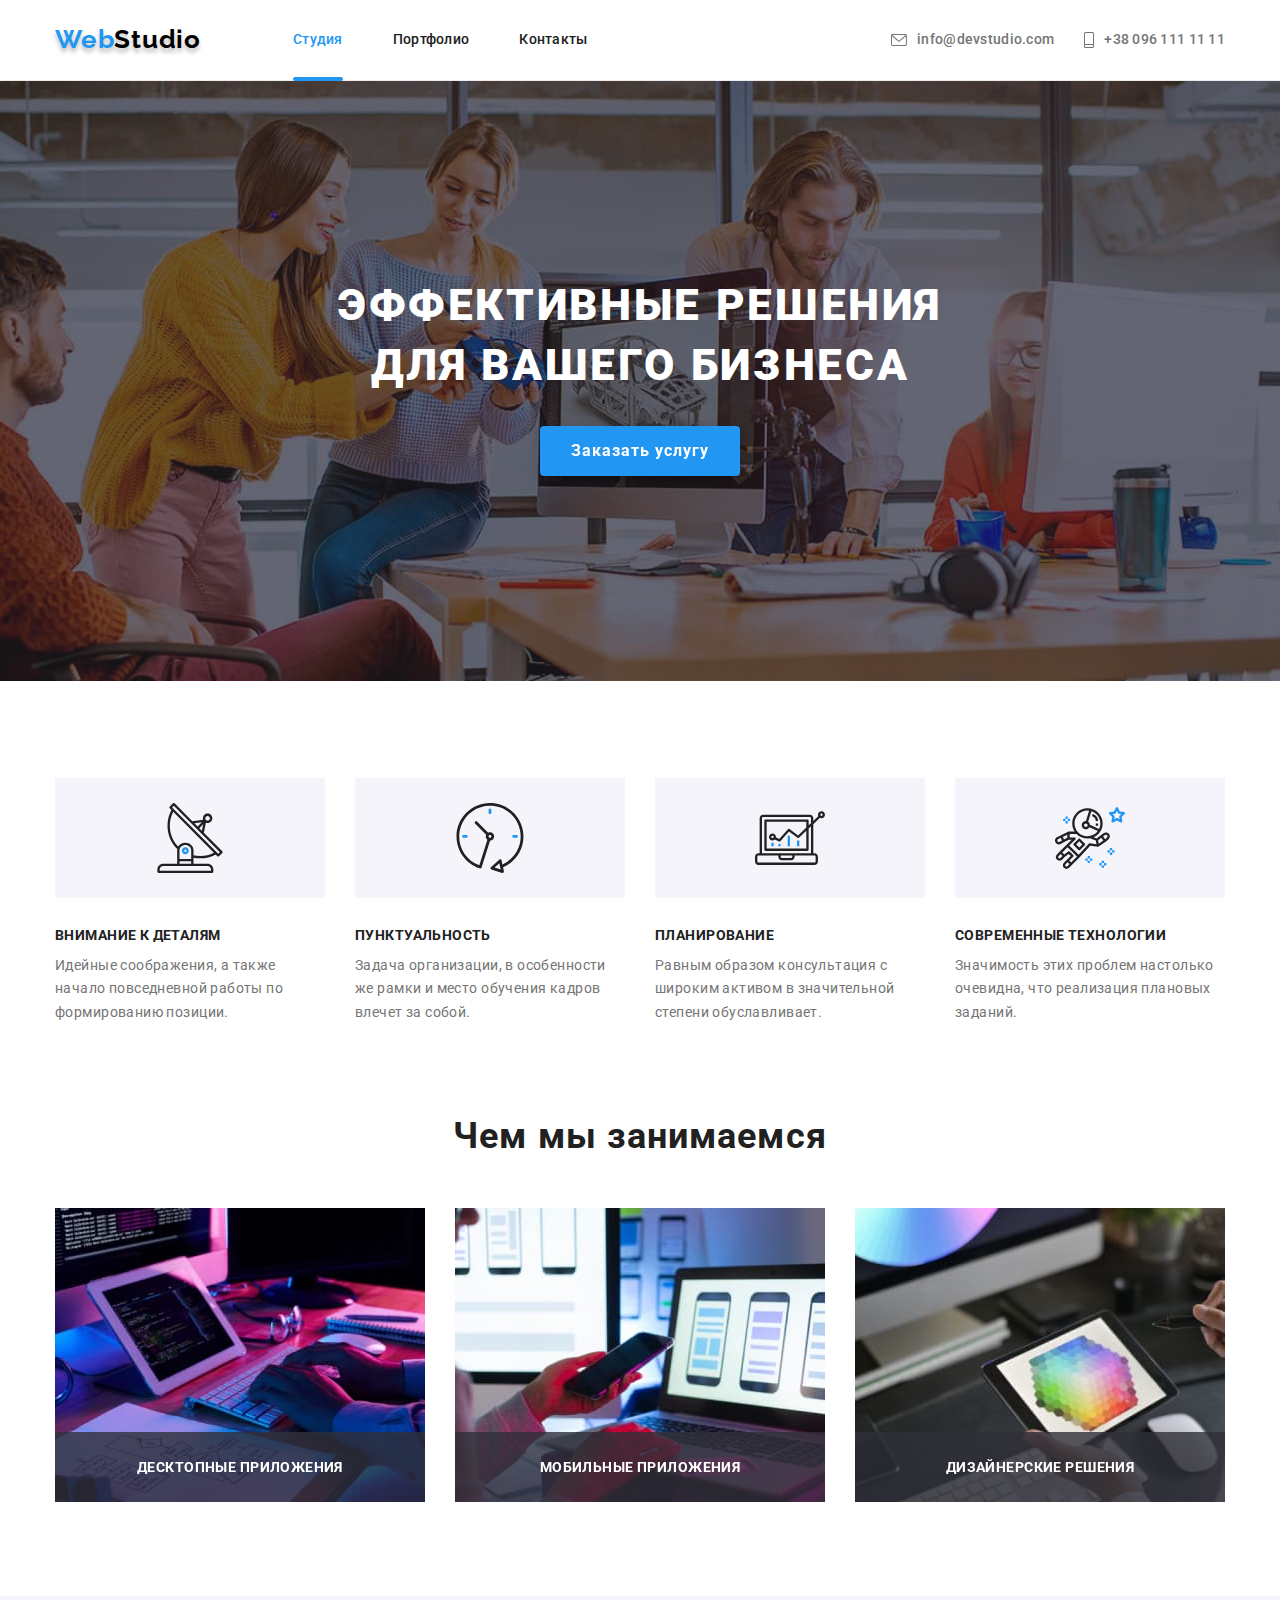
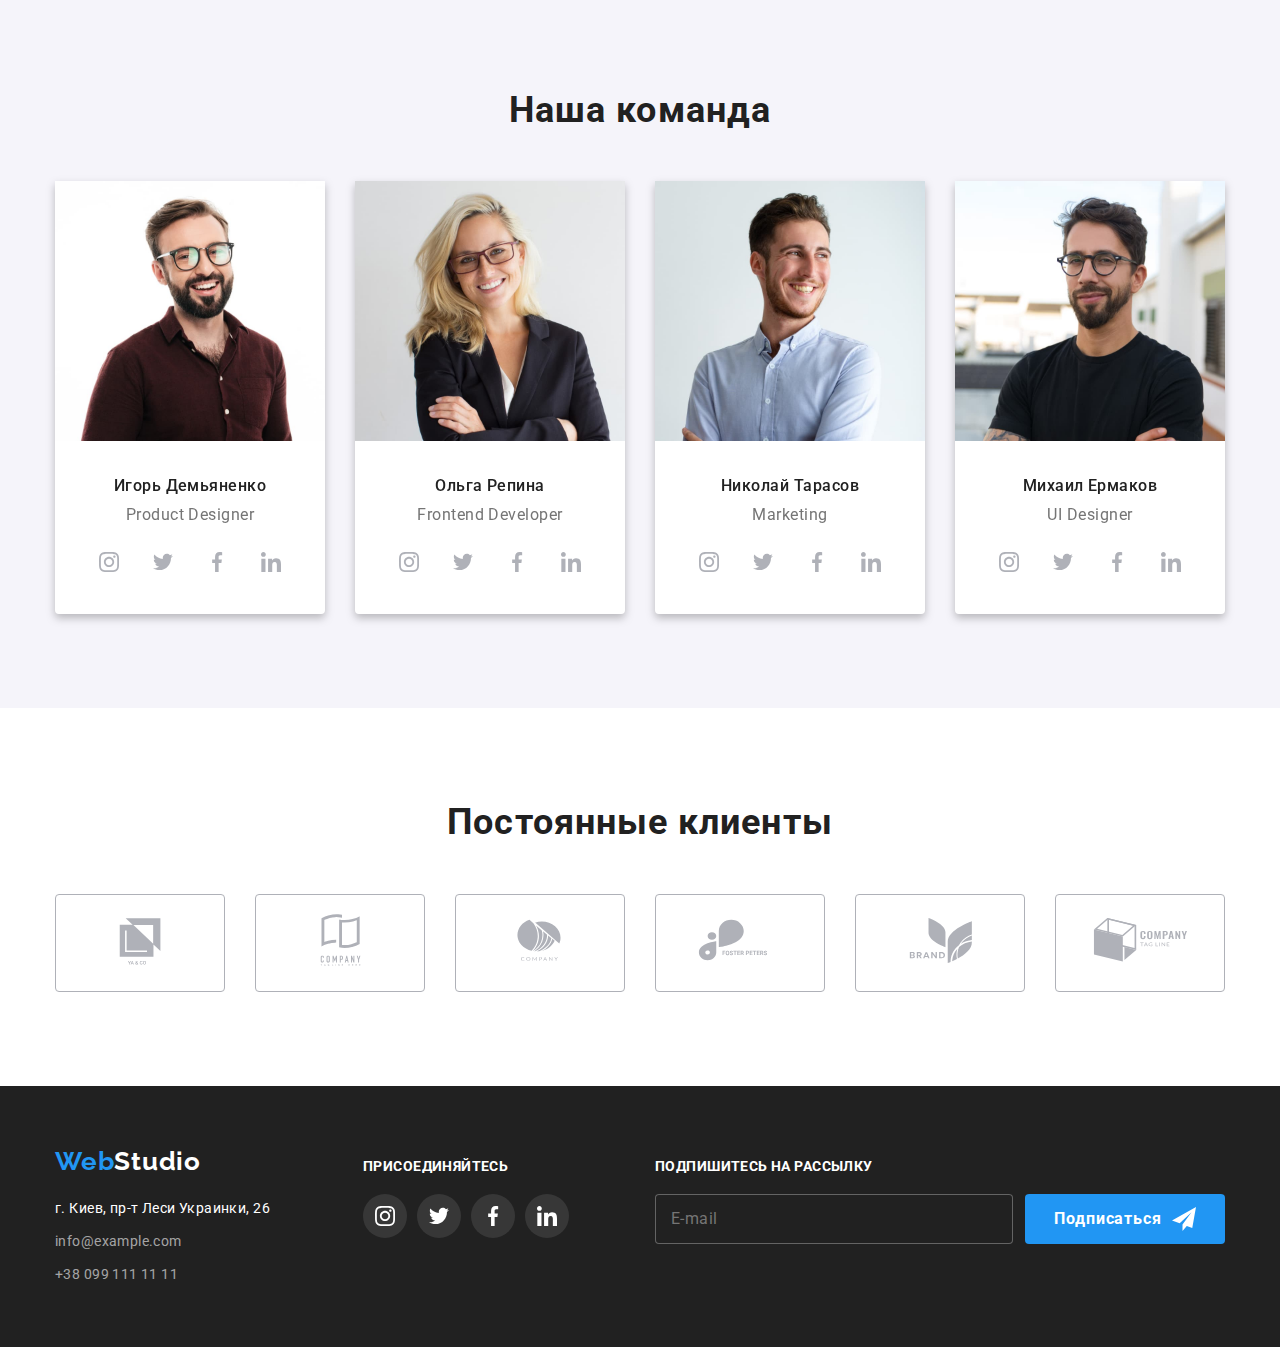
==== commit 16ed8469: "Final Commit" ====
--- a/index.html
+++ b/index.html
@@ -24,9 +24,19 @@
             ><span class="web-studio-icon-part">Web</span>Studio</a
           >
           <ul class="invisible-list navi-links">
-            <li><a href="./index.html" class="menu-link">Студия</a></li>
-            <li><a href="./portfolio.html" class="menu-link">Портфолио</a></li>
-            <li><a href="" class="menu-link">Контакты</a></li>
+            <li>
+              <a href="./index.html" class="menu-link menu-link-active"
+                >Студия</a
+              >
+            </li>
+            <li>
+              <a href="./portfolio.html" class="menu-link menu-link-inactive"
+                >Портфолио</a
+              >
+            </li>
+            <li>
+              <a href="" class="menu-link menu-link-inactive">Контакты</a>
+            </li>
           </ul>
         </nav>
         <ul class="contact-list">
--- a/css/styles.css
+++ b/css/styles.css
@@ -61,20 +61,6 @@
     letter-spacing: 0.02em;
     text-decoration: none;
     display: flex;
-}
-
-.navi-links a {
-    display: inline-block;
-    text-decoration: none;
-    color:var(--main-text-color);
-    padding-top: 32px;
-    padding-bottom: 32px;
-    transition: color 250ms cubic-bezier(0.4, 0, 0.2, 1);
-}
-
-.navi-links a:hover,
-.navi-links a:focus {
-    color: var(--text-hover-color);
 }
 
 .navi-links li:not(:last-child) {
@@ -487,9 +473,6 @@
     fill: #2196F3;
 }
 
-
-/* test */
-
 .network-list {
     list-style: none;
     display: flex;
@@ -550,7 +533,6 @@
 .network-hover:focus .network-icon {
     fill: #ffffff;
 }
-
 
 .client-list {
     display: flex;
@@ -607,7 +589,6 @@
     margin-left: 70px;
 }
 
-
 .footer-network-heading {
     font-family: 'Roboto';
     font-style: normal;
@@ -695,7 +676,16 @@
     position: relative;
 }
 
-.menu-link::after {
+.menu-link-active {
+    display: inline-block;
+    text-decoration: none;
+    color:var(--text-hover-color);
+    padding-top: 32px;
+    padding-bottom: 32px;
+    transition: color 250ms cubic-bezier(0.4, 0, 0.2, 1);    
+}
+
+.menu-link-active::after {
     display: block;
     content: "";
     position: absolute;
@@ -706,13 +696,19 @@
     bottom: 0;
     border-radius: 2px;
     margin-bottom: -1px;
-    opacity: 0;
-    transition: opacity 250ms cubic-bezier(0.4, 0, 0.2, 1);
-}
-
-.menu-link:hover::after, 
-.menu-link:focus::after {
-    opacity: 1;
+}
+
+.menu-link-inactive {
+    display: inline-block;
+    text-decoration: none;
+    color:var(--main-text-color);
+    padding-top: 32px;
+    padding-bottom: 32px;
+    transition: color 250ms cubic-bezier(0.4, 0, 0.2, 1);    
+}
+
+.menu-link-inactive:hover, .menu-link-inactive:focus {
+    color: var(--text-hover-color);  
 }
 
 .activity-thumb {
@@ -741,8 +737,6 @@
 .activity-image {
     display: block;
 }
-
-/* modal test */
 
 .backdrop {
     position: fixed;
@@ -786,14 +780,12 @@
     height: 100%;
 }
 
-
 .close-button-icon {
     display: block;
     width: 11px;
     height: 11px;
     fill: #000000;
     transition: fill 250ms cubic-bezier(0.4, 0, 0.2, 1);
-
 }
 
 .close-button-icon:hover, .close-button-icon:focus {
@@ -814,6 +806,14 @@
     background-color: #FFFFFF;
 }
 
+.close-button:hover .close-button-icon {
+    fill: var(--text-hover-color);
+}
+
+.close-button:focus .close-button-icon {
+    fill: var(--text-hover-color);
+}
+
  .project-thumb {
     position: relative;
     display: block;
@@ -844,14 +844,11 @@
 
  .project-container:hover .project-description-text {
     transform: translateY(0);
-
  }
 
  .project-img {
      display: block;
  }
-
-/* ===modal form */
 
 .js-speaker-form {
     display: inline-block;
@@ -911,6 +908,9 @@
     fill: #2196F3;
 }
 
+.form-label-container:focus-within .form-label-icon {
+    fill: #2196F3;
+}
 
 .form-field label {
     margin-bottom: 4px;
@@ -919,7 +919,6 @@
 .form-field-list li:nth-last-child(1) {
     margin-bottom: 20px;
 }
-
 
 .form-label {
     font-family: 'Roboto';
@@ -983,7 +982,6 @@
     margin-right: auto;
 }
 
-
 .submit-button:hover, 
 .submit-button:focus {
     box-shadow: 0px 4px 4px rgba(0, 0, 0, 0.15);
@@ -1015,8 +1013,6 @@
     align-items: center;
 }
 
-
-
 .gtc-checkbox {
     position: relative;
 }
@@ -1056,9 +1052,6 @@
     background-size: contain;
     background-origin: border-box;
 }
-
-
-/* ===footer form */
 
 .footer-form {
     display: inline-block;
@@ -1113,7 +1106,6 @@
     box-shadow: 0px 4px 4px rgba(0, 0, 0, 0.15);
 }
 
-
 #footer-mail {
     display: inline-block;
     width: 358px;
